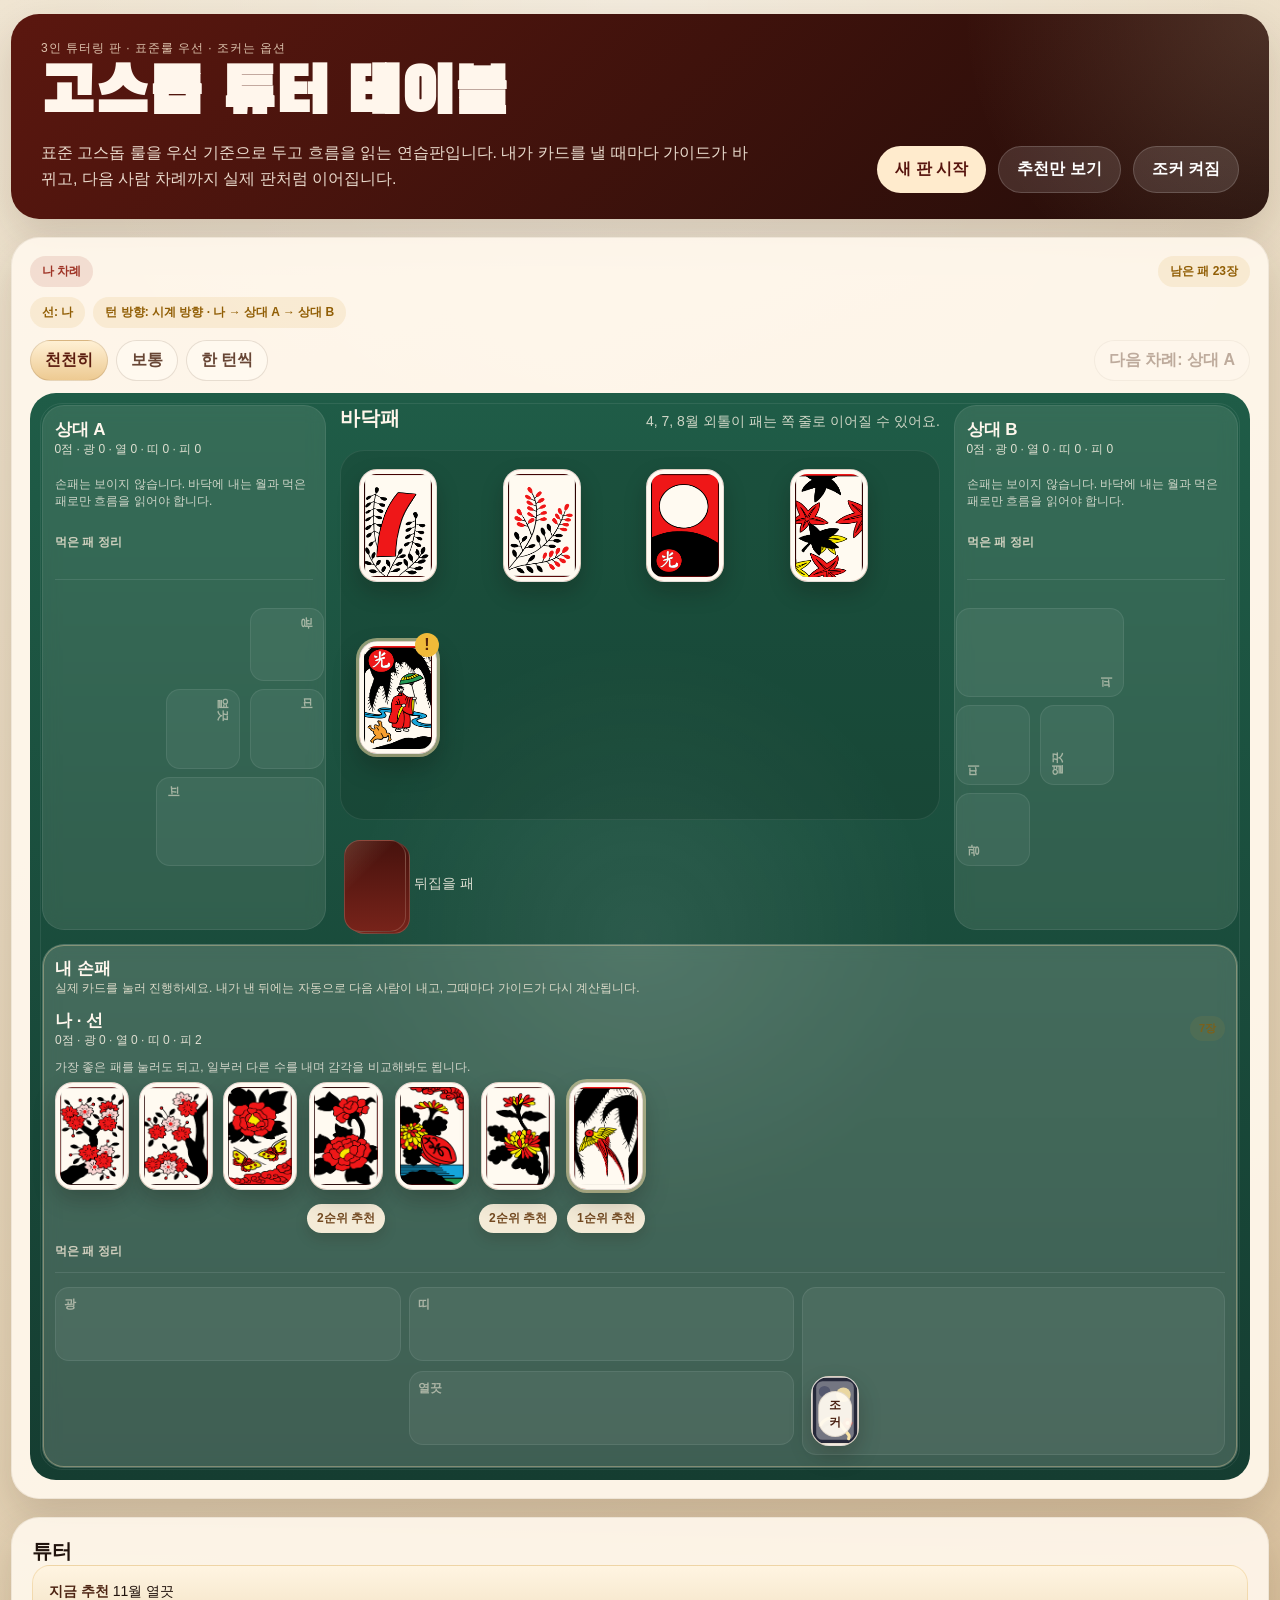
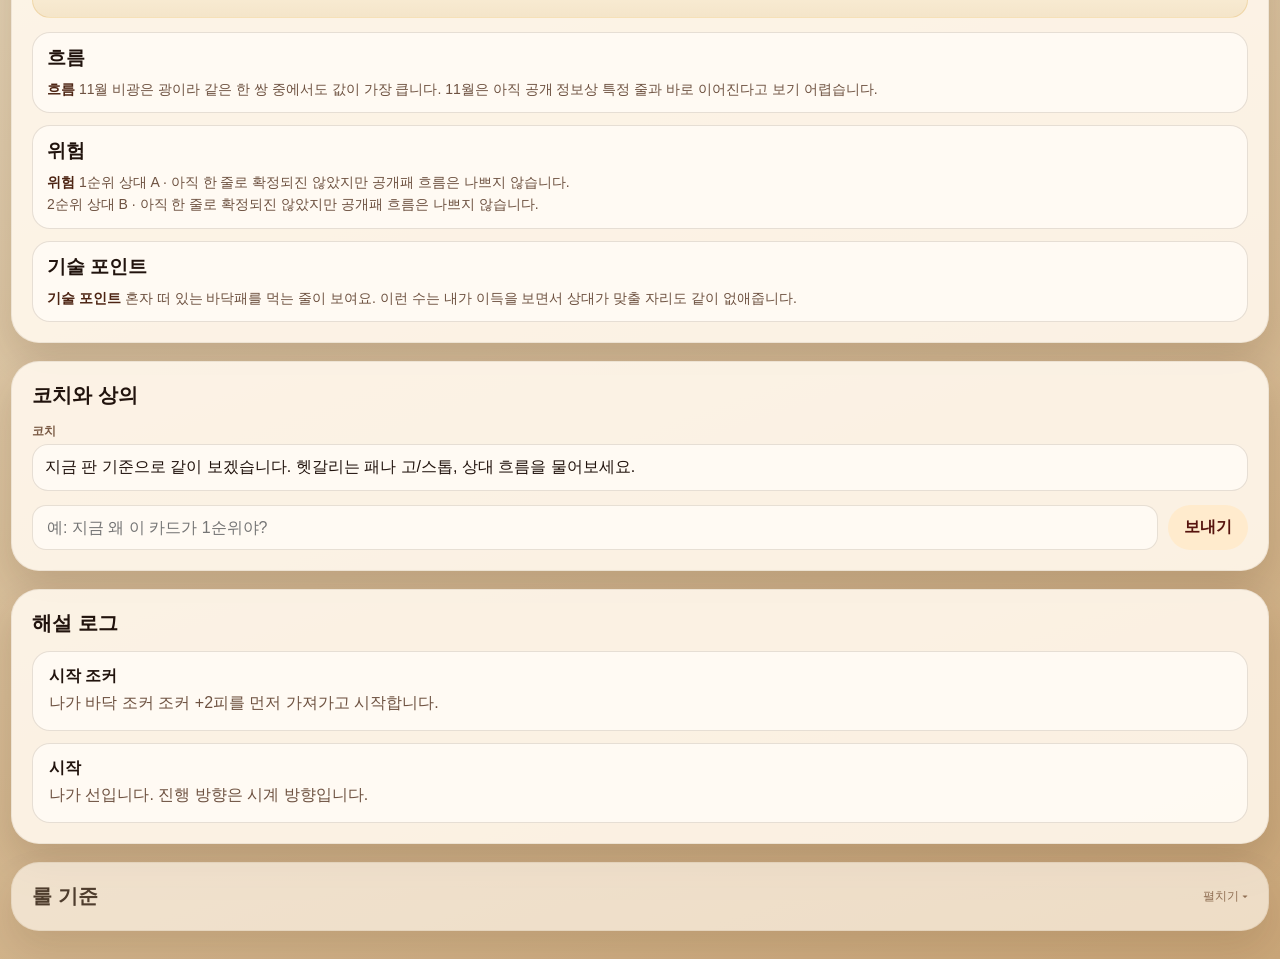
==== sandbox/learning gostop/index.html @ 292fe6cb "고스톱 튜터링 및 테트리스 샌드박스 프로젝트 초기 추가 - sandbox/learning gostop: 화투 기반 고스톱 학습 튜터 앱 추가   (UI, 게임 로직, 룰 문서, 스" ====
<!DOCTYPE html>
<html lang="ko">
<head>
  <meta charset="UTF-8">
  <meta name="viewport" content="width=device-width, initial-scale=1.0">
  <title>고스돕 튜터 테이블 - 쉽게 배우는 고스톱</title>
  <meta name="description" content="고스톱 규칙을 쉽게 배우는 튜터링 사이트. 3인 연습판에서 실제 판처럼 카드를 내며 고스톱을 익혀보세요.">
  <meta name="keywords" content="고스톱, 고스톱 배우기, 고스톱 규칙, 화투, 고스돕 튜터">
  <meta property="og:title" content="고스돕 튜터 테이블 - 쉽게 배우는 고스톱">
  <meta property="og:description" content="고스톱 규칙을 쉽게 배우는 튜터링 사이트. 3인 연습판에서 실제 판처럼 카드를 내며 고스톱을 익혀보세요.">
  <meta property="og:type" content="website">
  <link rel="preconnect" href="https://fonts.googleapis.com">
  <link rel="preconnect" href="https://fonts.gstatic.com" crossorigin>
  <link href="https://fonts.googleapis.com/css2?family=Black+Han+Sans&family=SUIT:wght@400;500;700;800&display=swap" rel="stylesheet">
  <link rel="stylesheet" href="./styles.css">
</head>
<body>
  <div class="app-shell">
    <header class="hero">
      <div>
        <p class="eyebrow">3인 튜터링 판 · 표준룰 우선 · 조커는 옵션</p>
        <h1>고스돕 튜터 테이블</h1>
        <p class="hero-copy">
          표준 고스돕 룰을 우선 기준으로 두고 흐름을 읽는 연습판입니다.
          내가 카드를 낼 때마다 가이드가 바뀌고, 다음 사람 차례까지 실제 판처럼 이어집니다.
        </p>
      </div>
      <div class="hero-actions">
        <button id="new-game-btn" class="primary">새 판 시작</button>
        <button id="advisor-toggle-btn" class="ghost">추천만 보기</button>
        <button id="joker-toggle-btn" class="ghost">조커 켜짐</button>
      </div>
    </header>
    <main class="layout">
      <section class="table-panel">
        <div class="table-topbar">
          <span id="turn-badge" class="badge">내 차례</span>
          <span id="deck-count" class="badge subtle"></span>
        </div>
        <div class="table-meta">
          <span id="dealer-badge" class="badge subtle"></span>
          <span id="direction-badge" class="badge subtle"></span>
        </div>
        <div class="pace-bar">
          <div class="pace-buttons">
            <button id="pace-slow-btn" class="pace-btn active">천천히</button>
            <button id="pace-normal-btn" class="pace-btn">보통</button>
            <button id="pace-step-btn" class="pace-btn">한 턴씩</button>
          </div>
          <button id="next-turn-btn" class="pace-btn next-btn" disabled>다음 턴 보기</button>
        </div>
        <div class="table-board">
          <aside id="left-seat" class="seat side-seat"></aside>
          <section class="field-zone">
            <div class="field-header">
              <h2>바닥패</h2>
              <p id="field-read" class="field-read"></p>
            </div>
            <div id="field-area" class="field-area"></div>
            <div class="stock-wrap">
              <div id="stock-pile" class="stock-pile" aria-hidden="true"></div>
              <p class="stock-label">뒤집을 패</p>
            </div>
          </section>
          <aside id="right-seat" class="seat side-seat"></aside>
          <section id="user-seat" class="seat user-seat"></section>
        </div>
      </section>
      <section class="sidebar">
        <section class="panel tutor-panel">
          <div class="panel-heading">
            <h2>튜터</h2>
          </div>
          <div id="tutor-summary" class="tutor-summary"></div>
          <div id="recommendation-list" class="recommendation-list"></div>
          <div class="insight-grid">
            <article>
              <h3>흐름</h3>
              <p id="flow-insight"></p>
            </article>
            <article>
              <h3>위험</h3>
              <p id="risk-insight"></p>
            </article>
            <article>
              <h3>기술 포인트</h3>
              <p id="skill-insight"></p>
            </article>
          </div>
        </section>
        <section class="panel chat-panel">
          <div class="panel-heading">
            <h2>코치와 상의</h2>
          </div>
          <div id="chat-log" class="chat-log"></div>
          <form id="chat-form" class="chat-form">
            <input id="chat-input" class="chat-input" type="text" placeholder="예: 지금 왜 이 카드가 1순위야?" />
            <button class="primary chat-send" type="submit">보내기</button>
          </form>
        </section>
        <section class="panel log-panel">
          <div class="panel-heading">
            <h2>해설 로그</h2>
          </div>
          <div id="event-log" class="event-log"></div>
        </section>
        <details class="panel rules-panel compact-rules">
          <summary class="panel-heading compact-rules-summary">
            <h2>룰 기준</h2>
          </summary>
          <div id="rules-summary" class="rules-summary"></div>
        </details>
      </section>
    </main>
  </div>
  <script src="./script.js"></script>
</body>
</html>
---- sandbox/learning gostop/styles.css ----
:root {
  --bg: #e9d8ba;
  --ink: #21130d;
  --muted: #6e5241;
  --panel: rgba(255, 248, 237, 0.9);
  --line: rgba(79, 45, 23, 0.14);
  --hero: #5b170f;
  --hero-2: #230d09;
  --gold: #d69b2a;
  --green: #2f6d47;
  --felt: #1f5c47;
  --felt-2: #153d31;
  --shadow: 0 18px 40px rgba(56, 28, 11, 0.16);
}

* {
  box-sizing: border-box;
}

body {
  margin: 0;
  min-height: 100vh;
  font-family: "SUIT", sans-serif;
  color: var(--ink);
  background:
    radial-gradient(circle at top, rgba(255, 255, 255, 0.35), transparent 28%),
    linear-gradient(160deg, #efe4d0 0%, #e2d0b2 52%, #caa678 100%);
}

button {
  font: inherit;
  cursor: pointer;
}

.app-shell {
  width: min(1500px, calc(100vw - 22px));
  margin: 14px auto 28px;
}

.hero {
  display: flex;
  justify-content: space-between;
  gap: 24px;
  align-items: flex-end;
  padding: 26px 30px;
  border-radius: 28px;
  background:
    radial-gradient(circle at top right, rgba(255, 230, 187, 0.16), transparent 24%),
    linear-gradient(135deg, var(--hero), var(--hero-2));
  color: #fff6ec;
  box-shadow: var(--shadow);
}

.eyebrow {
  margin: 0 0 8px;
  color: rgba(255, 239, 214, 0.8);
  font-size: 12px;
  letter-spacing: 0.08em;
  text-transform: uppercase;
}

.hero h1 {
  margin: 0;
  font-family: "Black Han Sans", sans-serif;
  font-size: clamp(38px, 5vw, 64px);
  line-height: 0.95;
}

.hero-copy {
  max-width: 720px;
  margin: 14px 0 0;
  line-height: 1.65;
  color: rgba(255, 245, 230, 0.88);
}

.hero-actions {
  display: flex;
  gap: 12px;
  flex-wrap: wrap;
}

.primary,
.ghost,
.play-card-btn,
.match-choice-btn {
  border: 0;
  border-radius: 999px;
  padding: 12px 18px;
  font-weight: 800;
  transition: transform 160ms ease, opacity 160ms ease;
}

.primary {
  background: #ffebcd;
  color: #57140e;
}

.ghost {
  background: rgba(255, 255, 255, 0.12);
  color: #fff;
  border: 1px solid rgba(255, 255, 255, 0.16);
}

.primary:hover,
.ghost:hover,
.play-card-btn:hover,
.match-choice-btn:hover {
  transform: translateY(-2px);
}

.layout {
  display: grid;
  grid-template-columns: minmax(0, 1.95fr) 320px;
  gap: 18px;
  margin-top: 18px;
}

.table-panel,
.panel {
  background: var(--panel);
  border: 1px solid rgba(85, 49, 25, 0.08);
  border-radius: 28px;
  box-shadow: var(--shadow);
}

.table-panel {
  padding: 18px;
}

.table-topbar,
.panel-heading {
  display: flex;
  align-items: center;
  justify-content: space-between;
  gap: 12px;
}

.pace-bar {
  display: flex;
  align-items: center;
  justify-content: space-between;
  gap: 12px;
  margin-top: 12px;
}

.table-meta {
  display: flex;
  gap: 8px;
  flex-wrap: wrap;
  margin-top: 10px;
}

.pace-buttons {
  display: flex;
  gap: 8px;
  flex-wrap: wrap;
}

.pace-btn {
  border: 1px solid rgba(85, 49, 25, 0.14);
  background: rgba(255, 249, 239, 0.92);
  color: #684635;
  border-radius: 999px;
  padding: 9px 14px;
  font-weight: 800;
}

.pace-btn.active {
  background: linear-gradient(180deg, #fff0d4, #edca92);
  color: #5c1d10;
}

.pace-btn:disabled {
  opacity: 0.42;
  cursor: not-allowed;
}

.panel {
  padding: 20px;
}

.panel-heading h2,
.field-header h2 {
  margin: 0;
  font-size: 20px;
}

.badge {
  display: inline-flex;
  align-items: center;
  padding: 7px 12px;
  border-radius: 999px;
  background: rgba(163, 54, 39, 0.12);
  color: #9f3426;
  font-size: 12px;
  font-weight: 800;
}

.badge.subtle {
  background: rgba(214, 155, 42, 0.12);
  color: #915e05;
}

.table-board {
  position: relative;
  display: grid;
  grid-template-columns: 284px minmax(0, 1fr) 284px;
  grid-template-rows: minmax(450px, 1fr) auto;
  gap: 14px;
  margin-top: 12px;
  padding: 12px;
  border-radius: 26px;
  background:
    radial-gradient(circle at center, rgba(255, 255, 255, 0.08), transparent 36%),
    linear-gradient(180deg, var(--felt), var(--felt-2));
  overflow: visible;
}

.table-board::before {
  content: "";
  position: absolute;
  inset: 10px;
  border-radius: 22px;
  border: 1px solid rgba(255, 255, 255, 0.08);
  pointer-events: none;
}

.seat {
  position: relative;
  z-index: 1;
  border-radius: 22px;
  background: rgba(255, 248, 236, 0.1);
  border: 1px solid rgba(255, 255, 255, 0.08);
  padding: 12px;
  backdrop-filter: blur(8px);
}

.side-seat {
  display: flex;
  flex-direction: column;
  min-height: 0;
  overflow: visible;
  gap: 8px;
}

.user-seat {
  grid-column: 1 / -1;
  background: rgba(255, 248, 236, 0.12);
}

.field-zone {
  position: relative;
  z-index: 1;
  display: flex;
  flex-direction: column;
  gap: 18px;
  min-width: 0;
}

.field-header {
  display: flex;
  align-items: flex-end;
  justify-content: space-between;
  gap: 14px;
  color: #fff6ea;
}

.field-read {
  margin: 0;
  max-width: 300px;
  color: rgba(255, 247, 233, 0.78);
  font-size: 14px;
  line-height: 1.5;
  text-align: right;
}

.field-area {
  display: grid;
  grid-template-columns: repeat(4, minmax(76px, 1fr));
  gap: 12px;
  min-height: 370px;
  padding: 18px;
  border-radius: 24px;
  background: rgba(11, 34, 27, 0.18);
  border: 1px solid rgba(255, 255, 255, 0.08);
}

.stock-wrap {
  display: flex;
  align-items: center;
  gap: 12px;
  color: rgba(255, 248, 236, 0.84);
}

.stock-pile {
  position: relative;
  width: 62px;
  height: 92px;
}

.stock-pile::before,
.stock-pile::after,
.stock-pile span {
  content: "";
  position: absolute;
  inset: 0;
  border-radius: 16px;
  background:
    linear-gradient(135deg, rgba(255, 234, 196, 0.16), transparent 35%),
    linear-gradient(180deg, #47120d, #77231a);
  border: 1px solid rgba(255, 237, 216, 0.18);
}

.stock-pile::before {
  transform: translate(8px, 4px);
}

.stock-pile::after {
  transform: translate(4px, 2px);
}

.stock-label {
  margin: 0;
  font-size: 14px;
}

.seat-header {
  display: flex;
  justify-content: space-between;
  align-items: center;
  gap: 12px;
  margin-bottom: 10px;
  color: #fff7ed;
}

.seat.side-seat .seat-header,
.seat.user-seat .seat-header {
  color: #fff7ed;
}

.seat-name {
  font-size: 17px;
  font-weight: 800;
}

.seat-score {
  font-size: 12px;
  color: rgba(255, 245, 232, 0.84);
}

.seat.active {
  box-shadow: inset 0 0 0 1px rgba(255, 224, 173, 0.35);
  background: rgba(255, 249, 237, 0.18);
}

.seat-comment {
  margin: 0 0 6px;
  color: rgba(255, 247, 237, 0.76);
  font-size: 12px;
  line-height: 1.45;
}

.opponent-hand,
.captured-strip,
.user-hand {
  display: flex;
  flex-wrap: wrap;
  gap: 10px;
}

.opponent-hand {
  display: block;
}

.hidden-hand-summary {
  display: grid;
  gap: 6px;
  padding: 8px 10px;
  border-radius: 16px;
  background: rgba(255, 255, 255, 0.08);
  border: 1px solid rgba(255, 255, 255, 0.08);
}

.hidden-hand-count {
  color: rgba(255, 245, 232, 0.72);
  font-size: 11px;
  font-weight: 700;
}

.hidden-hand-chips {
  display: flex;
  flex-wrap: wrap;
  gap: 5px;
}

.hand-count-chip {
  width: 8px;
  height: 8px;
  border-radius: 50%;
  background: rgba(255, 235, 199, 0.9);
  box-shadow: 0 0 0 2px rgba(72, 39, 20, 0.18);
}

.left-seat .opponent-hand .card-shell:nth-child(odd) {
  transform: rotate(90deg);
}

.left-seat .opponent-hand .card-shell:nth-child(even) {
  transform: rotate(90deg);
}

.right-seat .opponent-hand .card-shell:nth-child(odd) {
  transform: rotate(-90deg);
}

.right-seat .opponent-hand .card-shell:nth-child(even) {
  transform: rotate(-90deg);
}

.left-seat .opponent-hand,
.right-seat .opponent-hand {
  gap: 16px;
  padding: 12px 0;
}

.captured-strip {
  margin-top: 12px;
  padding-top: 12px;
  border-top: 1px solid rgba(255, 255, 255, 0.1);
}

.captured-strip.organized {
  padding-top: 14px;
  overflow: visible;
}

.captured-layout {
  display: grid;
  grid-template-columns: minmax(0, 0.9fr) minmax(0, 1fr) minmax(0, 1.1fr);
  gap: 8px;
  align-items: start;
  width: 100%;
}

.captured-bright,
.captured-ribbon,
.captured-animal,
.captured-junk {
  min-height: 74px;
  padding: 8px;
  border-radius: 14px;
  background: rgba(255, 255, 255, 0.06);
  border: 1px solid rgba(255, 255, 255, 0.08);
  min-width: 0;
  overflow: visible;
}

.captured-middle {
  display: grid;
  gap: 10px;
}

.captured-bright,
.captured-ribbon,
.captured-animal,
.captured-junk-row {
  display: flex;
  flex-wrap: nowrap;
  gap: 0;
  align-items: flex-start;
}

.captured-junk {
  display: flex;
  flex-direction: column-reverse;
  gap: 8px;
  justify-content: flex-start;
  min-height: 168px;
}

.captured-junk-row .card-shell.small,
.captured-bright .card-shell.small,
.captured-ribbon .card-shell.small,
.captured-animal .card-shell.small {
  width: 48px;
}

.captured-bright .card-shell.small + .card-shell.small,
.captured-ribbon .card-shell.small + .card-shell.small,
.captured-animal .card-shell.small + .card-shell.small,
.captured-junk-row .card-shell.small + .card-shell.small {
  margin-left: -31px;
}

.captured-bright .card-shell.small,
.captured-ribbon .card-shell.small,
.captured-animal .card-shell.small,
.captured-junk-row .card-shell.small {
  flex: 0 0 auto;
}

.captured-empty {
  color: rgba(255, 244, 226, 0.54);
  font-size: 12px;
  font-weight: 700;
}

.captured-strip .card-shell {
  margin-right: 0;
}

.seat-group-label {
  margin: 10px 0 8px;
  color: rgba(255, 241, 223, 0.76);
  font-size: 12px;
  font-weight: 700;
}

.user-meta {
  display: flex;
  justify-content: space-between;
  gap: 12px;
  align-items: flex-end;
  margin-bottom: 12px;
  color: #fff7ed;
}

.user-help {
  margin: 0;
  color: rgba(255, 244, 226, 0.8);
  font-size: 14px;
}

.user-hand {
  align-items: flex-start;
}

.hand-card {
  display: flex;
  flex-direction: column;
  align-items: center;
  gap: 8px;
}

.play-card-btn {
  min-width: 90px;
  padding: 8px 12px;
  background: linear-gradient(180deg, #fff1da, #ecc894);
  color: #5d1c12;
  box-shadow: 0 8px 20px rgba(44, 20, 8, 0.18);
}

.play-card-btn.secondary {
  background: linear-gradient(180deg, #f7efe3, #d8c7b0);
  color: #614a38;
}

.play-card-btn:disabled {
  opacity: 0.46;
  transform: none;
  cursor: not-allowed;
}

.card-shell {
  position: relative;
  width: 78px;
  flex: 0 0 auto;
}

.card-shell.small {
  width: 64px;
}

.card-visual {
  position: relative;
  border-radius: 18px;
  overflow: hidden;
  box-shadow: 0 10px 22px rgba(19, 10, 5, 0.22);
  aspect-ratio: 88 / 128;
  background: linear-gradient(180deg, #fffdfa, #f3ebdf);
  border: 1px solid rgba(88, 57, 33, 0.16);
}

.card-visual svg {
  display: block;
  width: 100%;
  height: auto;
}

.card-sprite,
.card-back {
  width: 100%;
  height: 100%;
  background-repeat: no-repeat;
  background-color: #fffaf1;
}

.card-sprite {
  background-origin: border-box;
  image-rendering: auto;
  border-radius: 16px;
  box-shadow: inset 0 0 0 4px #fffaf1;
}

.card-back {
  position: absolute;
  inset: 0;
  border: 5px solid #2f3347;
  border-radius: 18px;
  background:
    radial-gradient(circle at 72% 22%, #f3d98f 0 12%, transparent 13%),
    linear-gradient(180deg, #505671, #32374b);
}

.back-dot,
.back-moon,
.back-stem,
.back-flower {
  position: absolute;
}

.back-dot {
  width: 22%;
  height: 15%;
  left: 10%;
  top: 10%;
  border-radius: 50%;
  background: rgba(82, 90, 131, 0.92);
}

.back-moon {
  width: 28%;
  height: 20%;
  right: 11%;
  top: 12%;
  border-radius: 50%;
  background: #f3dd9a;
}

.back-stem {
  width: 52%;
  height: 8%;
  left: 18%;
  bottom: 26%;
  border-radius: 999px;
  background: #f1d78f;
  transform: rotate(-36deg);
}

.back-stem::after {
  content: "";
  position: absolute;
  inset: 0;
  border-radius: inherit;
  transform: translate(4px, 8px) rotate(18deg);
  background: #f1d78f;
}

.back-flower {
  width: 18%;
  height: 18%;
  right: 10%;
  bottom: 20%;
  border-radius: 50%;
  background: #db5a48;
}

.back-flower::before {
  content: "";
  position: absolute;
  inset: 28%;
  border-radius: 50%;
  background: #ffe9bb;
}

.card-shell.playable {
  transition: transform 160ms ease;
}

.card-shell.playable:hover {
  transform: translateY(-8px);
}

.card-shell.recommended .card-visual {
  box-shadow: 0 0 0 3px rgba(255, 232, 173, 0.52), 0 12px 26px rgba(15, 8, 4, 0.26);
}

.card-shell[data-tooltip]::before {
  content: attr(data-tooltip);
  position: absolute;
  left: 50%;
  bottom: calc(100% + 10px);
  transform: translateX(-50%);
  min-width: max-content;
  max-width: 220px;
  padding: 8px 10px;
  border-radius: 12px;
  background: rgba(26, 17, 11, 0.92);
  color: #fff2dd;
  font-size: 12px;
  line-height: 1.45;
  opacity: 0;
  pointer-events: none;
  transition: opacity 140ms ease;
  z-index: 20;
  text-align: center;
}

.card-shell[data-tooltip]:hover::before {
  opacity: 1;
}

.card-shell.hidden {
  width: 56px;
}

.card-shell.hidden .card-visual {
  box-shadow: 0 8px 18px rgba(8, 7, 10, 0.26);
}

.card-label-overlay {
  position: absolute;
  left: 50%;
  bottom: 8px;
  transform: translateX(-50%);
  padding: 5px 10px;
  border-radius: 999px;
  background: rgba(255, 250, 240, 0.94);
  color: #482012;
  font-size: 12px;
  font-weight: 900;
  letter-spacing: -0.02em;
  border: 1px solid rgba(88, 57, 33, 0.14);
}

.field-area .card-shell.recommended::after {
  content: "!";
  position: absolute;
  top: -8px;
  right: -2px;
  width: 24px;
  height: 24px;
  border-radius: 50%;
  background: #f0ba39;
  color: #54230b;
  font-weight: 900;
  display: grid;
  place-items: center;
}

.sidebar {
  display: grid;
  gap: 18px;
}

.tutor-summary {
  padding: 14px 16px;
  border-radius: 18px;
  background: linear-gradient(180deg, rgba(255, 244, 224, 0.96), rgba(244, 228, 199, 0.96));
  border: 1px solid rgba(214, 155, 42, 0.22);
  line-height: 1.65;
}

.recommendation-list,
.insight-grid,
.event-log {
  display: grid;
  gap: 12px;
  margin-top: 14px;
}

.recommendation-card,
.insight-grid article,
.log-entry {
  border-radius: 18px;
  padding: 14px 16px;
  border: 1px solid var(--line);
  background: rgba(255, 251, 244, 0.94);
}

.recommendation-card.top {
  background: linear-gradient(180deg, rgba(237, 249, 241, 0.96), rgba(248, 255, 250, 0.96));
  border-color: rgba(47, 109, 71, 0.24);
}

.recommendation-card h3,
.insight-grid h3 {
  margin: 0 0 8px;
}

.recommendation-card p,
.insight-grid p,
.log-entry div {
  margin: 0;
  color: var(--muted);
  line-height: 1.55;
}

.log-entry strong {
  display: block;
  margin-bottom: 4px;
}

.event-log {
  max-height: 380px;
  overflow: auto;
}

.match-modal {
  position: fixed;
  inset: 0;
  background: rgba(24, 13, 8, 0.56);
  display: flex;
  align-items: center;
  justify-content: center;
  padding: 20px;
  z-index: 9999;
  isolation: isolate;
}

.match-dialog {
  width: min(760px, 100%);
  max-height: min(88vh, 760px);
  overflow: auto;
  border-radius: 28px;
  background: #fff8ed;
  padding: 22px;
  box-shadow: 0 24px 60px rgba(0, 0, 0, 0.24);
  position: relative;
  z-index: 1;
}

.match-dialog h2 {
  margin: 0 0 10px;
}

.match-dialog p {
  margin: 0;
  line-height: 1.6;
}

.choice-row {
  display: grid;
  grid-template-columns: repeat(auto-fit, minmax(150px, 1fr));
  gap: 12px;
  margin-top: 16px;
}

.match-choice-btn {
  display: flex;
  flex-direction: column;
  align-items: center;
  gap: 10px;
  min-height: 190px;
  padding: 14px 12px;
  background: linear-gradient(180deg, #fff0d2, #ebc98e);
  color: #5c1d10;
  text-align: center;
  line-height: 1.35;
  position: relative;
  z-index: 1;
}

.match-choice-btn .card-shell.small {
  width: 76px;
}

.match-choice-btn .card-shell.small + .card-shell.small {
  margin-left: 0;
}

@media (max-width: 1280px) {
  .layout {
    grid-template-columns: 1fr;
  }
}

@media (max-width: 1040px) {
  .table-board {
    grid-template-columns: 1fr;
    grid-template-rows: auto auto auto auto;
  }

  .user-seat {
    grid-column: auto;
  }

  .field-area {
    grid-template-columns: repeat(3, minmax(84px, 1fr));
  }

  .side-seat {
    min-height: auto;
  }

  .captured-layout {
    grid-template-columns: 1fr;
  }
}

@media (max-width: 720px) {
  .app-shell {
    width: min(100vw - 14px, 100%);
    margin: 8px auto 20px;
  }

  .hero {
    flex-direction: column;
    align-items: flex-start;
    padding: 22px;
  }

  .table-panel,
  .panel {
    border-radius: 24px;
  }

  .table-board {
    padding: 12px;
  }

  .field-area {
    grid-template-columns: repeat(2, minmax(84px, 1fr));
  }

  .card-shell {
    width: 78px;
  }

  .card-shell.small {
    width: 66px;
  }
}


.rules-summary {
  display: grid;
  gap: 14px;
}

.rules-block {
  display: grid;
  gap: 8px;
  padding: 14px 16px;
  border-radius: 18px;
  border: 1px solid var(--line);
  background: rgba(255, 251, 244, 0.94);
}

.rules-block h3 {
  margin: 0;
  font-size: 15px;
}

.rules-tags {
  display: flex;
  flex-wrap: wrap;
  gap: 8px;
}

.rules-tag {
  display: inline-flex;
  align-items: center;
  padding: 6px 10px;
  border-radius: 999px;
  font-size: 12px;
  font-weight: 800;
}

.rules-tag.basic {
  background: rgba(47, 109, 71, 0.12);
  color: #245239;
}

.rules-tag.option-off {
  background: rgba(117, 96, 70, 0.12);
  color: #6a5340;
}

.rules-tag.option-on {
  background: rgba(214, 155, 42, 0.14);
  color: #805400;
}

.rules-note {
  margin: 0;
  color: var(--muted);
  line-height: 1.55;
  font-size: 12px;
}


.choice-helper {
  display: block;
  margin-top: 6px;
  color: rgba(88, 51, 24, 0.82);
  font-size: 12px;
  line-height: 1.45;
  font-weight: 600;
}

.choice-badge {
  display: inline-flex;
  align-items: center;
  justify-content: center;
  margin-top: 8px;
  padding: 5px 10px;
  border-radius: 999px;
  background: rgba(214, 155, 42, 0.16);
  color: #8a5200;
  font-size: 12px;
  font-weight: 900;
}

.recommended-choice {
  box-shadow: 0 0 0 2px rgba(214, 155, 42, 0.34);
}

.left-seat .hidden-hand-summary {
  transform: rotate(90deg);
  transform-origin: center;
  margin: 22px 0 34px;
}

.right-seat .hidden-hand-summary {
  transform: rotate(-90deg);
  transform-origin: center;
  margin: 22px 0 34px;
}

.left-seat .captured-strip .card-shell.small {
  transform: rotate(90deg);
  transform-origin: center;
}

.right-seat .captured-strip .card-shell.small {
  transform: rotate(-90deg);
  transform-origin: center;
}

.left-seat .captured-bright,
.left-seat .captured-ribbon,
.left-seat .captured-animal,
.left-seat .captured-junk,
.right-seat .captured-bright,
.right-seat .captured-ribbon,
.right-seat .captured-animal,
.right-seat .captured-junk {
  min-height: 92px;
}

.field-zone {
  z-index: 2;
}


.shake-btn {
  margin-top: 2px;
}

.shake-hint {
  max-width: 108px;
  font-size: 12px;
  line-height: 1.4;
  color: rgba(255, 244, 226, 0.82);
  text-align: center;
}


.hand-card-select {
  padding: 0;
  border: 0;
  background: transparent;
}

.hand-card-select:disabled {
  cursor: not-allowed;
}

.hand-card-select .card-shell {
  pointer-events: none;
}

.hand-rank {
  margin-top: 6px;
  padding: 6px 10px;
  border-radius: 999px;
  background: rgba(255, 244, 224, 0.94);
  color: #734920;
  font-size: 12px;
  font-weight: 800;
  box-shadow: 0 6px 14px rgba(32, 16, 8, 0.14);
}


.go-stop-grid {
  display: grid;
  grid-template-columns: repeat(2, minmax(0, 1fr));
  gap: 14px;
  margin-top: 14px;
}

.go-stop-option {
  display: grid;
  gap: 8px;
  padding: 12px;
  border-radius: 18px;
  background: rgba(255, 250, 242, 0.94);
  border: 1px solid rgba(88, 57, 33, 0.12);
}

.go-stop-option h3 {
  margin: 0;
  font-size: 16px;
  color: #5f2a12;
}


.opponent-captured-strip {
  overflow: visible;
  min-height: 290px;
  display: flex;
  align-items: center;
  justify-content: center;
}

.public-zone {
  width: 100%;
}

.public-zone.left-public,
.public-zone.right-public {
  width: 360px;
  min-height: 280px;
  transform-origin: center;
}

.public-zone.left-public {
  transform: rotate(90deg);
}

.public-zone.right-public {
  transform: rotate(-90deg);
}

.left-seat .opponent-captured-strip .captured-layout,
.right-seat .opponent-captured-strip .captured-layout {
  min-width: 400px;
  grid-template-columns: minmax(0, 0.68fr) minmax(0, 1.15fr) minmax(0, 1.55fr);
}

.left-seat .opponent-captured-strip .captured-bright,
.left-seat .opponent-captured-strip .captured-ribbon,
.left-seat .opponent-captured-strip .captured-animal,
.left-seat .opponent-captured-strip .captured-junk,
.right-seat .opponent-captured-strip .captured-bright,
.right-seat .opponent-captured-strip .captured-ribbon,
.right-seat .opponent-captured-strip .captured-animal,
.right-seat .opponent-captured-strip .captured-junk {
  min-height: 88px;
}

.left-seat .opponent-captured-strip .captured-bright {
  transform: translateY(-44px);
}

.right-seat .opponent-captured-strip .captured-bright {
  transform: translateY(44px);
}

.left-seat .opponent-captured-strip .captured-ribbon,
.left-seat .opponent-captured-strip .captured-animal,
.right-seat .opponent-captured-strip .captured-ribbon,
.right-seat .opponent-captured-strip .captured-animal {
  min-width: 124px;
}

.left-seat .opponent-captured-strip .captured-junk,
.right-seat .opponent-captured-strip .captured-junk {
  min-width: 170px;
  min-height: 170px;
}


.recommendation-card.compact {
  border-style: dashed;
  background: rgba(255, 251, 244, 0.9);
}

.hand-rank {
  cursor: help;
}


.hand-count-badge {
  opacity: 0.72;
  font-size: 11px;
  padding: 5px 9px;
}


.match-close-btn {
  position: absolute;
  top: 14px;
  right: 14px;
  width: 38px;
  height: 38px;
  border: 0;
  border-radius: 999px;
  background: rgba(92, 29, 16, 0.08);
  color: #5c1d10;
  font-size: 22px;
  font-weight: 800;
  line-height: 1;
}

.match-close-btn:hover {
  background: rgba(92, 29, 16, 0.16);
}


.opponent-hand,
.hidden-hand-summary,
.opponent-captured-strip,
.public-zone.left-public,
.public-zone.right-public,
.side-seat,
.side-seat * {
  pointer-events: none;
}

.user-seat {
  position: relative;
  z-index: 10;
}

.user-seat *,
.hero-actions button,
.pace-bar button,
.hand-card-select,
.play-card-btn,
.match-choice-btn,
.match-close-btn {
  pointer-events: auto;
}

.field-zone {
  position: relative;
  z-index: 1;
}

.table-panel,
.sidebar {
  position: relative;
  z-index: 5;
}


.hand-card-select.is-locked,
.play-card-btn.is-locked {
  opacity: 0.5;
}


.match-modal:empty {
  display: none;
}

.opponent-hand.is-hidden {
  display: none;
}

.opponent-captured-strip {
  display: flex;
  align-items: center;
  justify-content: center;
  min-height: 300px;
  overflow: visible;
}

.side-seat .captured-bright,
.side-seat .captured-ribbon,
.side-seat .captured-animal,
.side-seat .captured-junk {
  overflow: visible;
}

.side-seat .card-shell.small {
  width: 48px;
}

.user-seat {
  padding: 12px;
}

.user-seat .card-shell {
  width: 74px;
}

.user-seat .play-card-btn {
  min-width: 74px;
  padding: 7px 10px;
}

.user-seat .seat-comment,
.user-seat .user-help {
  font-size: 12px;
}

@keyframes fieldDropFromBottom {
  0% { transform: translateY(46px) scale(0.92); opacity: 0.2; }
  70% { transform: translateY(-4px) scale(1.02); opacity: 1; }
  100% { transform: translateY(0) scale(1); opacity: 1; }
}

@keyframes fieldDropFromLeft {
  0% { transform: translateX(-42px) scale(0.92); opacity: 0.2; }
  70% { transform: translateX(4px) scale(1.02); opacity: 1; }
  100% { transform: translateX(0) scale(1); opacity: 1; }
}

@keyframes fieldDropFromRight {
  0% { transform: translateX(42px) scale(0.92); opacity: 0.2; }
  70% { transform: translateX(-4px) scale(1.02); opacity: 1; }
  100% { transform: translateX(0) scale(1); opacity: 1; }
}

@keyframes capturePop {
  0% { transform: translateY(10px) scale(0.88); opacity: 0.35; filter: brightness(1.18); }
  60% { transform: translateY(-4px) scale(1.08); opacity: 1; filter: brightness(1.1); }
  100% { transform: translateY(0) scale(1); opacity: 1; filter: none; }
}

@keyframes captureStackFromBottom {
  0% { transform: translate(18px, 18px) rotate(2deg) scale(0.9); opacity: 0.3; }
  55% { transform: translate(-4px, -10px) rotate(-1deg) scale(1.04); opacity: 1; }
  100% { transform: translate(0, -8px) rotate(0deg) scale(1); opacity: 1; }
}

@keyframes captureStackFromLeft {
  0% { transform: translate(-20px, 8px) rotate(-2deg) scale(0.9); opacity: 0.3; }
  55% { transform: translate(4px, -10px) rotate(1deg) scale(1.04); opacity: 1; }
  100% { transform: translate(0, -8px) rotate(0deg) scale(1); opacity: 1; }
}

@keyframes captureStackFromRight {
  0% { transform: translate(20px, 8px) rotate(2deg) scale(0.9); opacity: 0.3; }
  55% { transform: translate(-4px, -10px) rotate(-1deg) scale(1.04); opacity: 1; }
  100% { transform: translate(0, -8px) rotate(0deg) scale(1); opacity: 1; }
}

@keyframes stockPulse {
  0% { transform: translateY(0) scale(1); box-shadow: 0 0 0 rgba(255, 225, 170, 0); }
  50% { transform: translateY(-3px) scale(1.03); box-shadow: 0 0 0 10px rgba(255, 225, 170, 0.08); }
  100% { transform: translateY(0) scale(1); box-shadow: 0 0 0 rgba(255, 225, 170, 0); }
}

.card-shell.motion-field-drop {
  transform-origin: center;
}

.card-shell.motion-field-drop.motion-seat-0 {
  animation: fieldDropFromBottom 420ms cubic-bezier(0.22, 1, 0.36, 1);
}

.card-shell.motion-field-drop.motion-seat-1 {
  animation: fieldDropFromLeft 420ms cubic-bezier(0.22, 1, 0.36, 1);
}

.card-shell.motion-field-drop.motion-seat-2 {
  animation: fieldDropFromRight 420ms cubic-bezier(0.22, 1, 0.36, 1);
}

.card-shell.motion-capture-pop {
  animation: capturePop 460ms cubic-bezier(0.22, 1, 0.36, 1);
}

.stock-pile.is-drawing {
  animation: stockPulse 420ms ease-out;
}


.insight-grid p,
.tutor-summary {
  font-size: 14px;
}

.insight-grid article {
  padding: 12px 14px;
}

.insight-grid strong,
.tutor-summary strong {
  color: #4d2413;
}

.sidebar {
  align-content: start;
}

.log-panel {
  order: 2;
}

.compact-rules {
  order: 3;
  opacity: 0.74;
}

.compact-rules[open] {
  opacity: 1;
}

.compact-rules-summary {
  cursor: pointer;
  list-style: none;
}

.compact-rules-summary::-webkit-details-marker {
  display: none;
}

.compact-rules .rules-summary {
  margin-top: 12px;
}

.compact-rules:not([open]) .rules-summary {
  display: none;
}


.motion-capture-pop {
  position: relative;
}

.motion-capture-pop + .motion-capture-pop {
  margin-left: -30px !important;
  top: -8px;
  z-index: 2;
}

.motion-capture-pop.motion-seat-0 + .motion-capture-pop.motion-seat-0 {
  animation: captureStackFromBottom 520ms cubic-bezier(0.22, 1, 0.36, 1);
}

.motion-capture-pop.motion-seat-1 + .motion-capture-pop.motion-seat-1 {
  animation: captureStackFromLeft 520ms cubic-bezier(0.22, 1, 0.36, 1);
}

.motion-capture-pop.motion-seat-2 + .motion-capture-pop.motion-seat-2 {
  animation: captureStackFromRight 520ms cubic-bezier(0.22, 1, 0.36, 1);
}


.scoreboard-lines {
  display: grid;
  gap: 8px;
  margin-top: 8px;
}

.score-line {
  line-height: 1.5;
}

.score-line span {
  color: var(--muted);
  font-size: 12px;
}

.chat-panel {
  order: 2;
}

.chat-log {
  display: grid;
  gap: 10px;
  max-height: 280px;
  overflow: auto;
  margin-top: 14px;
}

.chat-message {
  display: grid;
  gap: 4px;
}

.chat-message.user {
  justify-items: end;
}

.chat-role {
  font-size: 12px;
  font-weight: 800;
  color: #7a5a45;
}

.chat-bubble {
  max-width: 100%;
  padding: 10px 12px;
  border-radius: 16px;
  background: rgba(255, 251, 244, 0.94);
  border: 1px solid var(--line);
  line-height: 1.55;
}

.chat-message.user .chat-bubble {
  background: linear-gradient(180deg, #fff0d4, #f0d6aa);
  color: #5c1d10;
}

.chat-form {
  display: grid;
  grid-template-columns: minmax(0, 1fr) auto;
  gap: 10px;
  margin-top: 14px;
}

.chat-input {
  width: 100%;
  border-radius: 14px;
  border: 1px solid rgba(85, 49, 25, 0.14);
  padding: 12px 14px;
  font: inherit;
  background: rgba(255, 251, 244, 0.94);
}

.chat-send {
  padding-inline: 16px;
}

.log-panel {
  order: 3;
}

.compact-rules {
  order: 4;
}

.compact-rules-summary {
  position: relative;
  padding-right: 56px;
}

.compact-rules-summary::after {
  content: "펼치기 ▾";
  position: absolute;
  right: 0;
  top: 50%;
  transform: translateY(-50%);
  font-size: 12px;
  color: #7a5a45;
}

.compact-rules[open] .compact-rules-summary::after {
  content: "접기 ▴";
}
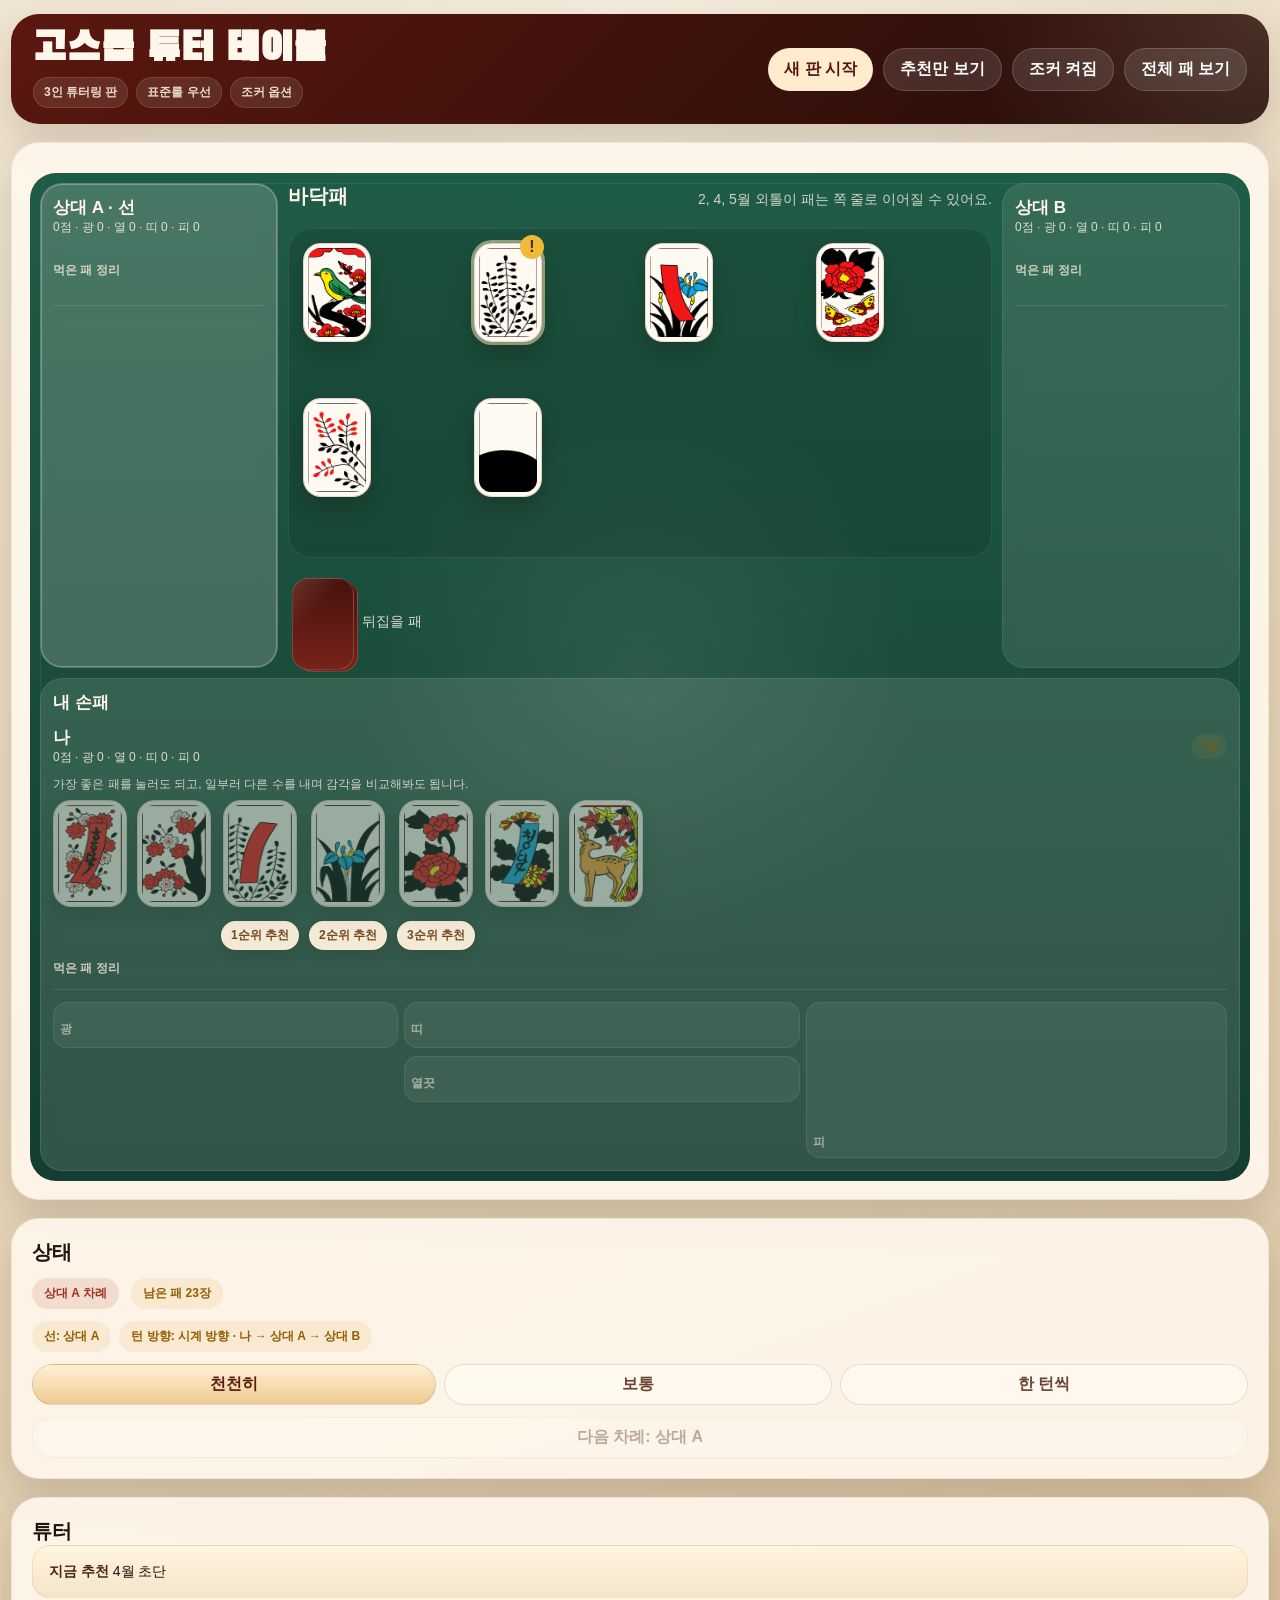
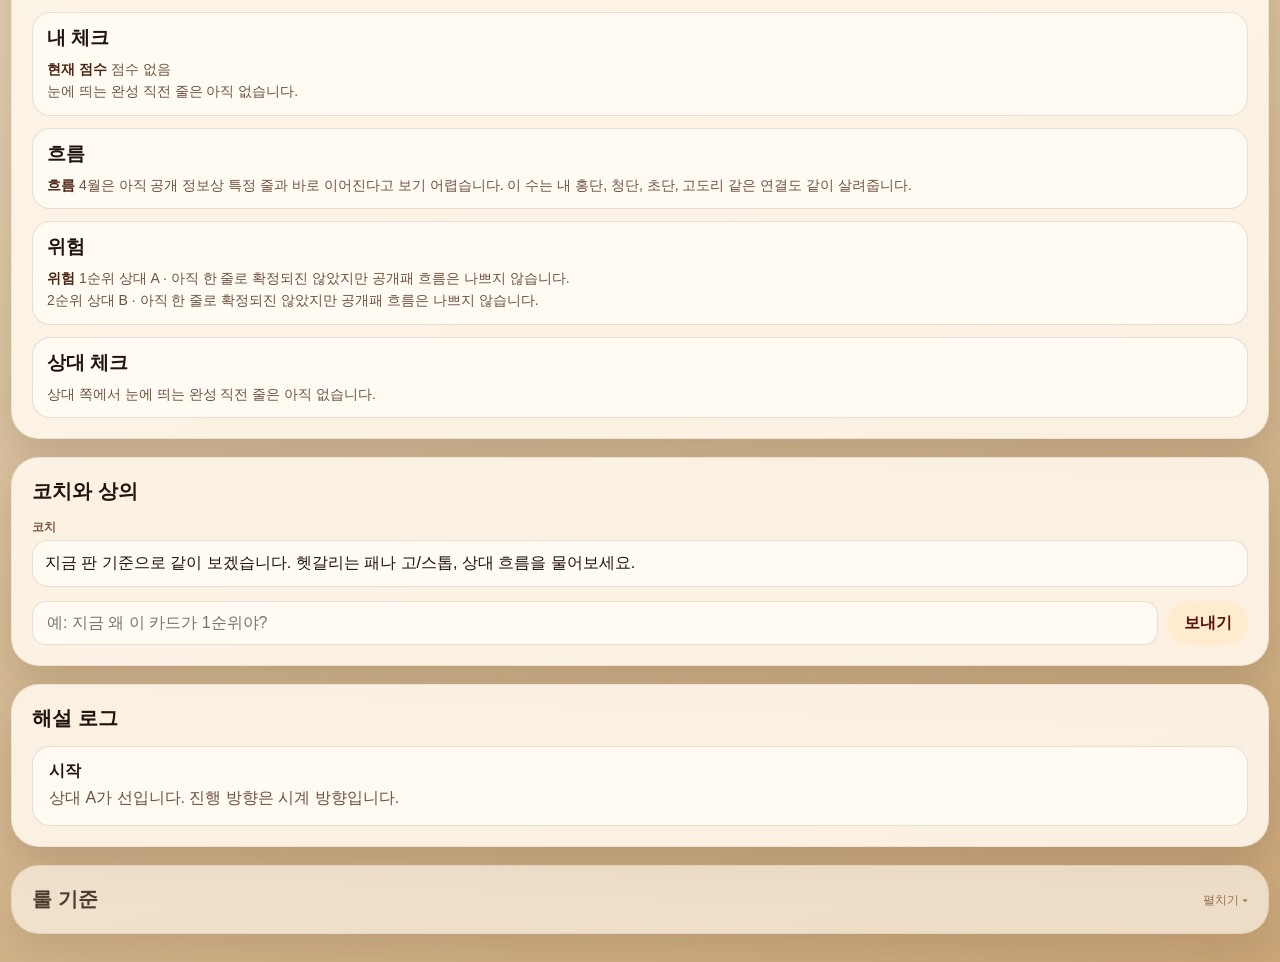
==== commit 0c743a5b: "Backup local gostop changes before merge" ====
--- a/sandbox/learning gostop/index.html
+++ b/sandbox/learning gostop/index.html
@@ -9,6 +9,14 @@
   <meta property="og:title" content="고스돕 튜터 테이블 - 쉽게 배우는 고스톱">
   <meta property="og:description" content="고스톱 규칙을 쉽게 배우는 튜터링 사이트. 3인 연습판에서 실제 판처럼 카드를 내며 고스톱을 익혀보세요.">
   <meta property="og:type" content="website">
+  <!-- Google tag (gtag.js) -->
+  <script async src="https://www.googletagmanager.com/gtag/js?id=G-79SXP5F4W4"></script>
+  <script>
+    window.dataLayer = window.dataLayer || [];
+    function gtag(){dataLayer.push(arguments);}
+    gtag('js', new Date());
+    gtag('config', 'G-79SXP5F4W4');
+  </script>
   <link rel="preconnect" href="https://fonts.googleapis.com">
   <link rel="preconnect" href="https://fonts.gstatic.com" crossorigin>
   <link href="https://fonts.googleapis.com/css2?family=Black+Han+Sans&family=SUIT:wght@400;500;700;800&display=swap" rel="stylesheet">
@@ -16,39 +24,24 @@
 </head>
 <body>
   <div class="app-shell">
-    <header class="hero">
-      <div>
-        <p class="eyebrow">3인 튜터링 판 · 표준룰 우선 · 조커는 옵션</p>
+    <header class="hero compact-hero">
+      <div class="hero-brand">
         <h1>고스돕 튜터 테이블</h1>
-        <p class="hero-copy">
-          표준 고스돕 룰을 우선 기준으로 두고 흐름을 읽는 연습판입니다.
-          내가 카드를 낼 때마다 가이드가 바뀌고, 다음 사람 차례까지 실제 판처럼 이어집니다.
-        </p>
+        <div class="hero-meta-line" aria-label="게임 기준">
+          <span class="hero-chip">3인 튜터링 판</span>
+          <span class="hero-chip">표준룰 우선</span>
+          <span class="hero-chip">조커 옵션</span>
+        </div>
       </div>
       <div class="hero-actions">
         <button id="new-game-btn" class="primary">새 판 시작</button>
         <button id="advisor-toggle-btn" class="ghost">추천만 보기</button>
         <button id="joker-toggle-btn" class="ghost">조커 켜짐</button>
+        <button id="reference-open-btn" class="ghost">전체 패 보기</button>
       </div>
     </header>
     <main class="layout">
       <section class="table-panel">
-        <div class="table-topbar">
-          <span id="turn-badge" class="badge">내 차례</span>
-          <span id="deck-count" class="badge subtle"></span>
-        </div>
-        <div class="table-meta">
-          <span id="dealer-badge" class="badge subtle"></span>
-          <span id="direction-badge" class="badge subtle"></span>
-        </div>
-        <div class="pace-bar">
-          <div class="pace-buttons">
-            <button id="pace-slow-btn" class="pace-btn active">천천히</button>
-            <button id="pace-normal-btn" class="pace-btn">보통</button>
-            <button id="pace-step-btn" class="pace-btn">한 턴씩</button>
-          </div>
-          <button id="next-turn-btn" class="pace-btn next-btn" disabled>다음 턴 보기</button>
-        </div>
         <div class="table-board">
           <aside id="left-seat" class="seat side-seat"></aside>
           <section class="field-zone">
@@ -67,28 +60,60 @@
         </div>
       </section>
       <section class="sidebar">
-        <section class="panel tutor-panel">
+        <section class="panel status-panel">
+          <div class="panel-heading">
+            <h2>상태</h2>
+          </div>
+          <div class="table-topbar sidebar-topbar">
+            <span id="turn-badge" class="badge">내 차례</span>
+            <span id="deck-count" class="badge subtle"></span>
+          </div>
+          <div class="table-meta sidebar-meta">
+            <span id="dealer-badge" class="badge subtle"></span>
+            <span id="direction-badge" class="badge subtle"></span>
+          </div>
+          <div class="pace-bar sidebar-pace-bar">
+            <div class="pace-buttons sidebar-pace-buttons">
+              <button id="pace-slow-btn" class="pace-btn active">천천히</button>
+              <button id="pace-normal-btn" class="pace-btn">보통</button>
+              <button id="pace-step-btn" class="pace-btn">한 턴씩</button>
+            </div>
+            <button id="next-turn-btn" class="pace-btn next-btn" disabled>다음 턴 보기</button>
+          </div>
+        </section>
+        <nav class="sidebar-tabs" aria-label="모바일 사이드바 탭">
+          <button type="button" class="sidebar-tab active" data-sidebar-tab="tutor">튜터</button>
+          <button type="button" class="sidebar-tab" data-sidebar-tab="coach">코치</button>
+          <button type="button" class="sidebar-tab" data-sidebar-tab="log">로그</button>
+          <button type="button" class="sidebar-tab" data-sidebar-tab="rules">룰</button>
+        </nav>
+        <section class="panel tutor-panel" data-panel="tutor">
           <div class="panel-heading">
             <h2>튜터</h2>
           </div>
           <div id="tutor-summary" class="tutor-summary"></div>
+          <div id="warning-strip" class="warning-strip"></div>
           <div id="recommendation-list" class="recommendation-list"></div>
           <div class="insight-grid">
+            <article>
+              <h3>내 체크</h3>
+              <p id="strategy-insight"></p>
+            </article>
             <article>
               <h3>흐름</h3>
               <p id="flow-insight"></p>
             </article>
-            <article>
+            <article id="risk-card">
               <h3>위험</h3>
               <p id="risk-insight"></p>
             </article>
             <article>
-              <h3>기술 포인트</h3>
+              <h3>상대 체크</h3>
               <p id="skill-insight"></p>
             </article>
           </div>
         </section>
-        <section class="panel chat-panel">
+        <section class="panel chat-panel" data-panel="coach">
           <div class="panel-heading">
             <h2>코치와 상의</h2>
           </div>
@@ -98,13 +123,13 @@
             <button class="primary chat-send" type="submit">보내기</button>
           </form>
         </section>
-        <section class="panel log-panel">
+        <section class="panel log-panel" data-panel="log">
           <div class="panel-heading">
             <h2>해설 로그</h2>
           </div>
           <div id="event-log" class="event-log"></div>
         </section>
-        <details class="panel rules-panel compact-rules">
+        <details class="panel rules-panel compact-rules" data-panel="rules">
           <summary class="panel-heading compact-rules-summary">
             <h2>룰 기준</h2>
           </summary>
@@ -113,6 +138,48 @@
       </section>
     </main>
   </div>
+  <div id="reference-modal" class="reference-modal" hidden>
+    <div class="reference-backdrop" data-close-reference="true"></div>
+    <section class="reference-dialog" role="dialog" aria-modal="true" aria-labelledby="reference-title">
+      <div class="reference-header">
+        <div>
+          <p class="reference-eyebrow">초보용 참고표</p>
+          <h2 id="reference-title">전체 고스돕 패 보기</h2>
+        </div>
+        <button class="match-close-btn reference-close-btn" type="button" aria-label="참고표 닫기" data-close-reference="true">x</button>
+      </div>
+      <div class="reference-legend">
+        <div class="reference-chip-group">
+          <strong>단줄</strong>
+          <span class="rules-tag basic">홍단 1·2·3월</span>
+          <span class="rules-tag basic">청단 6·9·10월</span>
+          <span class="rules-tag basic">초단 4·5·7월</span>
+        </div>
+        <div class="reference-chip-group">
+          <strong>특수줄</strong>
+          <span class="rules-tag basic">고도리 2·4·8 열끗</span>
+          <span class="rules-tag basic">9월 술잔 겸용</span>
+          <span class="rules-tag basic">12월 쌍피</span>
+        </div>
+      </div>
+      <p class="reference-guide">월별 4장을 빠르게 훑으면서 광, 단줄, 고도리, 겸용 여부만 먼저 익혀보세요.</p>
+      <div id="reference-grid" class="reference-grid"></div>
+    </section>
+  </div>
+  <div id="viewport-overlay" class="viewport-overlay" hidden>
+    <div class="viewport-overlay__backdrop"></div>
+    <section class="viewport-overlay__panel" role="dialog" aria-modal="true" aria-labelledby="viewport-title">
+      <p id="viewport-kicker" class="viewport-overlay__kicker">모바일 안내</p>
+      <h2 id="viewport-title">가로로 돌려주세요</h2>
+      <p id="viewport-message" class="viewport-overlay__message"></p>
+      <div id="viewport-device-tags" class="viewport-overlay__tags"></div>
+      <div class="viewport-overlay__actions">
+        <button id="viewport-refresh-btn" class="primary" type="button">다시 확인</button>
+        <button id="viewport-continue-btn" class="ghost" type="button" hidden>세로로 계속 보기</button>
+        <button id="viewport-reference-btn" class="ghost" type="button">전체 패 보기</button>
+      </div>
+    </section>
+  </div>
   <script src="./script.js"></script>
 </body>
 </html>
--- a/sandbox/learning gostop/styles.css
+++ b/sandbox/learning gostop/styles.css
@@ -41,8 +41,8 @@
   display: flex;
   justify-content: space-between;
   gap: 24px;
-  align-items: flex-end;
-  padding: 26px 30px;
+  align-items: center;
+  padding: 16px 22px;
   border-radius: 28px;
   background:
     radial-gradient(circle at top right, rgba(255, 230, 187, 0.16), transparent 24%),
@@ -51,32 +51,45 @@
   box-shadow: var(--shadow);
 }
 
-.eyebrow {
-  margin: 0 0 8px;
-  color: rgba(255, 239, 214, 0.8);
-  font-size: 12px;
-  letter-spacing: 0.08em;
-  text-transform: uppercase;
+.compact-hero {
+  min-height: 88px;
+}
+
+.hero-brand {
+  display: grid;
+  gap: 8px;
 }
 
 .hero h1 {
   margin: 0;
   font-family: "Black Han Sans", sans-serif;
-  font-size: clamp(38px, 5vw, 64px);
-  line-height: 0.95;
-}
-
-.hero-copy {
-  max-width: 720px;
-  margin: 14px 0 0;
-  line-height: 1.65;
-  color: rgba(255, 245, 230, 0.88);
+  font-size: clamp(28px, 3.2vw, 40px);
+  line-height: 0.98;
+}
+
+.hero-meta-line {
+  display: flex;
+  gap: 8px;
+  flex-wrap: wrap;
+}
+
+.hero-chip {
+  display: inline-flex;
+  align-items: center;
+  padding: 6px 10px;
+  border-radius: 999px;
+  background: rgba(255, 247, 230, 0.1);
+  border: 1px solid rgba(255, 236, 209, 0.12);
+  color: rgba(255, 244, 229, 0.88);
+  font-size: 12px;
+  font-weight: 700;
 }
 
 .hero-actions {
   display: flex;
-  gap: 12px;
+  gap: 10px;
   flex-wrap: wrap;
+  justify-content: flex-end;
 }
 
 .primary,
@@ -85,7 +98,7 @@
 .match-choice-btn {
   border: 0;
   border-radius: 999px;
-  padding: 12px 18px;
+  padding: 10px 16px;
   font-weight: 800;
   transition: transform 160ms ease, opacity 160ms ease;
 }
@@ -179,6 +192,39 @@
   padding: 20px;
 }
 
+.status-panel {
+  display: grid;
+  gap: 12px;
+}
+
+.sidebar-topbar {
+  justify-content: flex-start;
+  flex-wrap: wrap;
+}
+
+.sidebar-meta {
+  margin-top: 0;
+}
+
+.sidebar-pace-bar {
+  margin-top: 0;
+  align-items: stretch;
+  flex-direction: column;
+}
+
+.sidebar-pace-buttons {
+  width: 100%;
+}
+
+.sidebar-pace-buttons .pace-btn,
+.status-panel .next-btn {
+  flex: 1 1 auto;
+}
+
+.status-panel .next-btn {
+  width: 100%;
+}
+
 .panel-heading h2,
 .field-header h2 {
   margin: 0;
@@ -204,16 +250,16 @@
 .table-board {
   position: relative;
   display: grid;
-  grid-template-columns: 284px minmax(0, 1fr) 284px;
-  grid-template-rows: minmax(450px, 1fr) auto;
-  gap: 14px;
+  grid-template-columns: 238px minmax(0, 1fr) 238px;
+  grid-template-rows: minmax(420px, 1fr) auto;
+  gap: 10px;
   margin-top: 12px;
-  padding: 12px;
+  padding: 10px;
   border-radius: 26px;
   background:
     radial-gradient(circle at center, rgba(255, 255, 255, 0.08), transparent 36%),
     linear-gradient(180deg, var(--felt), var(--felt-2));
-  overflow: visible;
+  overflow: hidden;
 }
 
 .table-board::before {
@@ -239,8 +285,8 @@
   display: flex;
   flex-direction: column;
   min-height: 0;
-  overflow: visible;
-  gap: 8px;
+  overflow: hidden;
+  gap: 6px;
 }
 
 .user-seat {
@@ -276,10 +322,10 @@
 
 .field-area {
   display: grid;
-  grid-template-columns: repeat(4, minmax(76px, 1fr));
-  gap: 12px;
-  min-height: 370px;
-  padding: 18px;
+  grid-template-columns: repeat(4, minmax(64px, 1fr));
+  gap: 10px;
+  min-height: 330px;
+  padding: 14px;
   border-radius: 24px;
   background: rgba(11, 34, 27, 0.18);
   border: 1px solid rgba(255, 255, 255, 0.08);
@@ -296,6 +342,30 @@
   position: relative;
   width: 62px;
   height: 92px;
+}
+
+.stock-pile.has-reveal {
+  overflow: visible;
+}
+
+.stock-pile .card-shell.small.stock-reveal {
+  position: absolute;
+  left: -6px;
+  top: -106px;
+  z-index: 4;
+  filter: drop-shadow(0 10px 18px rgba(30, 12, 8, 0.28));
+}
+
+.stock-pile .card-shell.small.stock-reveal.motion-seat-0 {
+  animation: fieldDropFromBottom 420ms cubic-bezier(0.22, 1, 0.36, 1);
+}
+
+.stock-pile .card-shell.small.stock-reveal.motion-seat-1 {
+  animation: fieldDropFromLeft 420ms cubic-bezier(0.22, 1, 0.36, 1);
+}
+
+.stock-pile .card-shell.small.stock-reveal.motion-seat-2 {
+  animation: fieldDropFromRight 420ms cubic-bezier(0.22, 1, 0.36, 1);
 }
 
 .stock-pile::before,
@@ -343,6 +413,27 @@
   font-weight: 800;
 }
 
+.seat-name-row {
+  display: flex;
+  align-items: center;
+  gap: 8px;
+  flex-wrap: wrap;
+}
+
+.seat-go-badge {
+  display: inline-flex;
+  align-items: center;
+  justify-content: center;
+  min-height: 22px;
+  padding: 0 8px;
+  border-radius: 999px;
+  background: linear-gradient(180deg, #fff1da, #ecc894);
+  color: #5d1c12;
+  font-size: 11px;
+  font-weight: 800;
+  box-shadow: 0 4px 10px rgba(44, 20, 8, 0.15);
+}
+
 .seat-score {
   font-size: 12px;
   color: rgba(255, 245, 232, 0.84);
@@ -430,34 +521,50 @@
 }
 
 .captured-strip.organized {
-  padding-top: 14px;
-  overflow: visible;
+  padding-top: 12px;
+  overflow: hidden;
 }
 
 .captured-layout {
   display: grid;
-  grid-template-columns: minmax(0, 0.9fr) minmax(0, 1fr) minmax(0, 1.1fr);
-  gap: 8px;
+  grid-template-columns: minmax(0, 0.82fr) minmax(0, 0.94fr) minmax(0, 1fr);
+  gap: 6px;
   align-items: start;
   width: 100%;
+  min-width: 0;
 }
 
 .captured-bright,
 .captured-ribbon,
 .captured-animal,
 .captured-junk {
-  min-height: 74px;
-  padding: 8px;
+  min-height: 66px;
+  padding: 6px;
   border-radius: 14px;
   background: rgba(255, 255, 255, 0.06);
   border: 1px solid rgba(255, 255, 255, 0.08);
   min-width: 0;
-  overflow: visible;
+  overflow: hidden;
 }
 
 .captured-middle {
   display: grid;
-  gap: 10px;
+  gap: 8px;
+  min-width: 0;
+}
+
+.captured-layout.compact-opponent .captured-bright.is-empty,
+.captured-layout.compact-opponent .captured-ribbon.is-empty,
+.captured-layout.compact-opponent .captured-animal.is-empty,
+.captured-layout.compact-opponent .captured-junk.is-empty {
+  min-height: 10px;
+  padding: 0;
+  background: transparent;
+  border-color: transparent;
+}
+
+.captured-layout.compact-opponent .captured-middle.is-empty {
+  gap: 0;
 }
 
 .captured-bright,
@@ -467,29 +574,43 @@
   display: flex;
   flex-wrap: nowrap;
   gap: 0;
-  align-items: flex-start;
+  align-items: center;
+  min-height: 46px;
+  position: relative;
+  padding-top: 14px;
+  min-width: 0;
+}
+
+.captured-junk-value {
+  position: absolute;
+  left: 0;
+  top: -2px;
+  font-size: 11px;
+  font-weight: 800;
+  color: rgba(255, 244, 226, 0.88);
+  letter-spacing: -0.02em;
 }
 
 .captured-junk {
   display: flex;
-  flex-direction: column-reverse;
+  flex-direction: column;
   gap: 8px;
-  justify-content: flex-start;
-  min-height: 168px;
+  justify-content: flex-end;
+  min-height: 156px;
 }
 
 .captured-junk-row .card-shell.small,
 .captured-bright .card-shell.small,
 .captured-ribbon .card-shell.small,
 .captured-animal .card-shell.small {
-  width: 48px;
+  width: 40px;
 }
 
 .captured-bright .card-shell.small + .card-shell.small,
 .captured-ribbon .card-shell.small + .card-shell.small,
 .captured-animal .card-shell.small + .card-shell.small,
 .captured-junk-row .card-shell.small + .card-shell.small {
-  margin-left: -31px;
+  margin-left: -26px;
 }
 
 .captured-bright .card-shell.small,
@@ -497,6 +618,21 @@
 .captured-animal .card-shell.small,
 .captured-junk-row .card-shell.small {
   flex: 0 0 auto;
+}
+
+.card-shell.junk-double::after {
+  content: "쌍피";
+  position: absolute;
+  right: -4px;
+  bottom: -6px;
+  padding: 2px 5px;
+  border-radius: 999px;
+  background: rgba(91, 28, 18, 0.9);
+  color: #fff7ed;
+  font-size: 10px;
+  font-weight: 800;
+  line-height: 1;
+  box-shadow: 0 4px 10px rgba(19, 10, 5, 0.16);
 }
 
 .captured-empty {
@@ -563,12 +699,12 @@
 
 .card-shell {
   position: relative;
-  width: 78px;
+  width: 68px;
   flex: 0 0 auto;
 }
 
 .card-shell.small {
-  width: 64px;
+  width: 54px;
 }
 
 .card-visual {
@@ -753,12 +889,63 @@
   gap: 18px;
 }
 
+.sidebar-tabs {
+  display: none;
+  gap: 8px;
+}
+
+.sidebar-tab {
+  border: 1px solid rgba(85, 49, 25, 0.12);
+  background: rgba(255, 250, 241, 0.9);
+  color: #6a4732;
+  border-radius: 999px;
+  padding: 9px 12px;
+  font-weight: 800;
+}
+
+.sidebar-tab.active {
+  background: linear-gradient(180deg, #fff0d6, #ebc98f);
+  color: #5d1c12;
+}
+
+
 .tutor-summary {
   padding: 14px 16px;
   border-radius: 18px;
   background: linear-gradient(180deg, rgba(255, 244, 224, 0.96), rgba(244, 228, 199, 0.96));
   border: 1px solid rgba(214, 155, 42, 0.22);
   line-height: 1.65;
+}
+
+.warning-strip {
+  display: none;
+  gap: 8px;
+  margin-top: 14px;
+}
+
+.warning-strip.has-items {
+  display: grid;
+}
+
+.warning-chip {
+  padding: 10px 12px;
+  border-radius: 16px;
+  border: 1px solid rgba(176, 63, 45, 0.18);
+  background: linear-gradient(180deg, rgba(255, 236, 231, 0.96), rgba(255, 246, 238, 0.96));
+  color: #7d2f1f;
+  font-size: 13px;
+  font-weight: 800;
+  line-height: 1.45;
+}
+
+.warning-chip strong {
+  color: #a23322;
+}
+
+.insight-grid article.warning-pulse {
+  border-color: rgba(176, 63, 45, 0.28);
+  box-shadow: 0 0 0 0 rgba(196, 83, 64, 0.28);
+  animation: riskPulse 1.35s ease-in-out infinite;
 }
 
 .recommendation-list,
@@ -816,6 +1003,12 @@
   padding: 20px;
   z-index: 9999;
   isolation: isolate;
+}
+
+.match-modal.go-stop-overlay {
+  background: rgba(24, 13, 8, 0.18);
+  padding: 0;
+  pointer-events: none;
 }
 
 .match-dialog {
@@ -828,6 +1021,61 @@
   box-shadow: 0 24px 60px rgba(0, 0, 0, 0.24);
   position: relative;
   z-index: 1;
+}
+
+.go-stop-dialog {
+  position: fixed;
+  width: min(760px, calc(100vw - 28px));
+  max-width: 760px;
+  max-height: min(86vh, 760px);
+  pointer-events: auto;
+  transition: opacity 140ms ease, box-shadow 140ms ease;
+}
+
+.go-stop-dialog.is-dragging {
+  box-shadow: 0 32px 80px rgba(0, 0, 0, 0.3);
+}
+
+.go-stop-toolbar {
+  display: flex;
+  align-items: center;
+  justify-content: space-between;
+  gap: 12px;
+  margin: -2px 0 12px;
+  padding: 10px 12px;
+  border-radius: 18px;
+  background: rgba(244, 223, 183, 0.6);
+  border: 1px solid rgba(131, 88, 36, 0.16);
+  cursor: grab;
+  user-select: none;
+}
+
+.go-stop-toolbar:active {
+  cursor: grabbing;
+}
+
+.go-stop-drag-copy {
+  display: grid;
+  gap: 2px;
+  color: #6d3c19;
+  font-size: 12px;
+}
+
+.go-stop-drag-copy strong {
+  font-size: 13px;
+}
+
+.go-stop-opacity-control {
+  display: flex;
+  align-items: center;
+  gap: 8px;
+  color: #6d3c19;
+  font-size: 12px;
+  font-weight: 700;
+}
+
+.go-stop-opacity-control input {
+  width: 110px;
 }
 
 .match-dialog h2 {
@@ -899,6 +1147,17 @@
 }
 
 @media (max-width: 720px) {
+  .hero {
+    gap: 12px;
+    align-items: flex-start;
+    flex-direction: column;
+  }
+
+  .hero-actions {
+    width: 100%;
+    justify-content: flex-start;
+  }
+
   .app-shell {
     width: min(100vw - 14px, 100%);
     margin: 8px auto 20px;
@@ -1028,16 +1287,6 @@
   margin: 22px 0 34px;
 }
 
-.left-seat .captured-strip .card-shell.small {
-  transform: rotate(90deg);
-  transform-origin: center;
-}
-
-.right-seat .captured-strip .card-shell.small {
-  transform: rotate(-90deg);
-  transform-origin: center;
-}
-
 .left-seat .captured-bright,
 .left-seat .captured-ribbon,
 .left-seat .captured-animal,
@@ -1117,36 +1366,45 @@
 
 
 .opponent-captured-strip {
-  overflow: visible;
-  min-height: 290px;
+  overflow: hidden;
+  min-height: 226px;
   display: flex;
   align-items: center;
   justify-content: center;
+  width: 100%;
 }
 
 .public-zone {
   width: 100%;
+  min-width: 0;
 }
 
 .public-zone.left-public,
 .public-zone.right-public {
-  width: 360px;
-  min-height: 280px;
+  width: 256px;
+  min-height: 208px;
   transform-origin: center;
-}
-
-.public-zone.left-public {
-  transform: rotate(90deg);
-}
-
-.public-zone.right-public {
-  transform: rotate(-90deg);
+  display: flex;
+  align-items: center;
+  justify-content: center;
+}
+
+.left-seat .opponent-captured-strip .card-shell.small.opponent-rot-cw {
+  rotate: 90deg;
+  transform-origin: center;
+}
+
+.right-seat .opponent-captured-strip .card-shell.small.opponent-rot-ccw {
+  rotate: -90deg;
+  transform-origin: center;
 }
 
 .left-seat .opponent-captured-strip .captured-layout,
 .right-seat .opponent-captured-strip .captured-layout {
-  min-width: 400px;
-  grid-template-columns: minmax(0, 0.68fr) minmax(0, 1.15fr) minmax(0, 1.55fr);
+  min-width: 246px;
+  grid-template-columns: minmax(0, 0.82fr) minmax(0, 0.94fr) minmax(0, 1fr);
+  gap: 6px;
+  align-items: start;
 }
 
 .left-seat .opponent-captured-strip .captured-bright,
@@ -1157,28 +1415,8 @@
 .right-seat .opponent-captured-strip .captured-ribbon,
 .right-seat .opponent-captured-strip .captured-animal,
 .right-seat .opponent-captured-strip .captured-junk {
-  min-height: 88px;
-}
-
-.left-seat .opponent-captured-strip .captured-bright {
-  transform: translateY(-44px);
-}
-
-.right-seat .opponent-captured-strip .captured-bright {
-  transform: translateY(44px);
-}
-
-.left-seat .opponent-captured-strip .captured-ribbon,
-.left-seat .opponent-captured-strip .captured-animal,
-.right-seat .opponent-captured-strip .captured-ribbon,
-.right-seat .opponent-captured-strip .captured-animal {
-  min-width: 124px;
-}
-
-.left-seat .opponent-captured-strip .captured-junk,
-.right-seat .opponent-captured-strip .captured-junk {
-  min-width: 170px;
-  min-height: 170px;
+  min-height: 60px;
+  transform: none;
 }
 
 
@@ -1274,19 +1512,19 @@
   display: flex;
   align-items: center;
   justify-content: center;
-  min-height: 300px;
-  overflow: visible;
+  min-height: 344px;
+  overflow: hidden;
 }
 
 .side-seat .captured-bright,
 .side-seat .captured-ribbon,
 .side-seat .captured-animal,
 .side-seat .captured-junk {
-  overflow: visible;
+  overflow: hidden;
 }
 
 .side-seat .card-shell.small {
-  width: 48px;
+  width: 36px;
 }
 
 .user-seat {
@@ -1434,7 +1672,7 @@
 }
 
 .motion-capture-pop + .motion-capture-pop {
-  margin-left: -30px !important;
+  margin-left: -31px !important;
   top: -8px;
   z-index: 2;
 }
@@ -1554,3 +1792,588 @@
 .compact-rules[open] .compact-rules-summary::after {
   content: "접기 ▴";
 }
+
+@keyframes riskPulse {
+  0% { box-shadow: 0 0 0 0 rgba(196, 83, 64, 0.28); }
+  70% { box-shadow: 0 0 0 12px rgba(196, 83, 64, 0); }
+  100% { box-shadow: 0 0 0 0 rgba(196, 83, 64, 0); }
+}
+
+.reference-open {
+  overflow: hidden;
+}
+
+.reference-modal[hidden] {
+  display: none;
+}
+
+.reference-modal {
+  position: fixed;
+  inset: 0;
+  z-index: 90;
+}
+
+.reference-backdrop {
+  position: absolute;
+  inset: 0;
+  background: rgba(17, 11, 8, 0.6);
+  backdrop-filter: blur(4px);
+}
+
+.reference-dialog {
+  position: absolute;
+  inset: 36px;
+  padding: 22px;
+  border-radius: 28px;
+  background: linear-gradient(180deg, rgba(255, 251, 244, 0.98), rgba(248, 239, 227, 0.96));
+  border: 1px solid rgba(120, 76, 44, 0.16);
+  box-shadow: 0 28px 64px rgba(31, 17, 10, 0.28);
+  overflow: auto;
+}
+
+.reference-header {
+  display: flex;
+  align-items: start;
+  justify-content: space-between;
+  gap: 16px;
+}
+
+.reference-eyebrow {
+  margin: 0 0 4px;
+  color: #8b6548;
+  font-size: 12px;
+  font-weight: 800;
+}
+
+.reference-header h2 {
+  margin: 0;
+  color: #4b2412;
+}
+
+.reference-close-btn {
+  flex: 0 0 auto;
+}
+
+.reference-legend {
+  display: grid;
+  gap: 10px;
+  margin-top: 16px;
+}
+
+.reference-chip-group {
+  display: flex;
+  flex-wrap: wrap;
+  gap: 8px;
+  align-items: center;
+}
+
+.reference-chip-group strong {
+  color: #6e4123;
+}
+
+.reference-guide {
+  margin: 16px 0 0;
+  color: #6d5444;
+  font-size: 14px;
+  line-height: 1.55;
+}
+
+.reference-grid {
+  display: grid;
+  grid-template-columns: repeat(3, minmax(0, 1fr));
+  gap: 12px;
+  margin-top: 14px;
+}
+
+.reference-month {
+  padding: 12px 12px 10px;
+  border-radius: 18px;
+  background: rgba(255, 255, 255, 0.78);
+  border: 1px solid rgba(120, 76, 44, 0.12);
+}
+
+.reference-month-header {
+  display: flex;
+  justify-content: space-between;
+  gap: 12px;
+  align-items: start;
+  margin-bottom: 10px;
+}
+
+.reference-month-header.compact {
+  margin-bottom: 8px;
+}
+
+.reference-month-copy {
+  display: grid;
+  gap: 2px;
+}
+
+.reference-month-header strong {
+  display: block;
+  color: #4b2412;
+  font-size: 17px;
+}
+
+.reference-month-header span {
+  color: #86634b;
+  font-size: 12px;
+  line-height: 1.35;
+}
+
+.reference-month-tags {
+  display: flex;
+  flex-wrap: wrap;
+  gap: 6px;
+  justify-content: end;
+}
+
+.reference-tag {
+  padding: 4px 8px;
+  border-radius: 999px;
+  background: rgba(241, 222, 192, 0.9);
+  color: #70461f;
+  font-size: 11px;
+  font-weight: 800;
+}
+
+.reference-card-grid {
+  display: grid;
+  grid-template-columns: repeat(2, minmax(0, 1fr));
+  gap: 10px;
+}
+
+.reference-card-grid.compact {
+  grid-template-columns: repeat(4, minmax(0, 1fr));
+  gap: 8px;
+}
+
+.reference-card-item {
+  display: grid;
+  gap: 6px;
+  justify-items: start;
+}
+
+.reference-card-item.compact {
+  justify-items: center;
+}
+
+.reference-card-item.compact .card-shell.small {
+  width: 52px;
+}
+
+.reference-card-meta {
+  display: grid;
+  gap: 2px;
+}
+
+.reference-card-meta strong {
+  color: #4f2a16;
+  font-size: 12px;
+}
+
+.reference-card-meta span {
+  color: #7b5a46;
+  font-size: 11px;
+  line-height: 1.4;
+}
+
+@media (max-width: 1200px) {
+  .reference-grid {
+    grid-template-columns: repeat(2, minmax(0, 1fr));
+  }
+}
+
+@media (max-width: 760px) {
+  .reference-dialog {
+    inset: 14px;
+    padding: 16px;
+  }
+
+  .reference-grid {
+    grid-template-columns: 1fr;
+  }
+}
+
+
+body.viewport-blocked .app-shell {
+  pointer-events: none;
+  user-select: none;
+  filter: blur(2px) saturate(0.92);
+}
+
+.viewport-overlay[hidden] {
+  display: none;
+}
+
+.viewport-overlay {
+  position: fixed;
+  inset: 0;
+  z-index: 1200;
+  display: grid;
+  place-items: center;
+  padding: 18px;
+}
+
+.viewport-overlay__backdrop {
+  position: absolute;
+  inset: 0;
+  background: rgba(18, 18, 18, 0.48);
+  backdrop-filter: blur(8px);
+}
+
+.viewport-overlay__panel {
+  position: relative;
+  width: min(560px, calc(100vw - 32px));
+  display: grid;
+  gap: 12px;
+  padding: 22px 22px 20px;
+  border-radius: 24px;
+  background: rgba(255, 247, 236, 0.96);
+  border: 1px solid rgba(85, 49, 25, 0.1);
+  box-shadow: 0 22px 56px rgba(28, 14, 7, 0.24);
+}
+
+.viewport-overlay__kicker {
+  margin: 0;
+  color: #9f3426;
+  font-size: 12px;
+  font-weight: 800;
+}
+
+.viewport-overlay__panel h2 {
+  margin: 0;
+  font-size: clamp(24px, 4vw, 34px);
+  line-height: 1.05;
+}
+
+.viewport-overlay__message {
+  margin: 0;
+  color: var(--muted);
+  line-height: 1.6;
+}
+
+.viewport-overlay__tags {
+  display: flex;
+  gap: 8px;
+  flex-wrap: wrap;
+}
+
+.viewport-tag {
+  display: inline-flex;
+  align-items: center;
+  padding: 7px 11px;
+  border-radius: 999px;
+  background: rgba(214, 155, 42, 0.14);
+  color: #7e4e04;
+  font-size: 12px;
+  font-weight: 800;
+}
+
+.viewport-overlay__actions {
+  display: flex;
+  gap: 10px;
+  flex-wrap: wrap;
+}
+
+body.viewport-warned .viewport-overlay__panel {
+  width: min(520px, calc(100vw - 42px));
+}
+
+@media (pointer: coarse) and (orientation: landscape) and (max-width: 1180px) {
+  .app-shell {
+    width: min(100vw - 8px, 100%);
+    margin: 4px auto 8px;
+  }
+
+  .hero {
+    padding: 8px 10px;
+    border-radius: 18px;
+    gap: 8px;
+    align-items: center;
+    justify-content: space-between;
+  }
+
+  .compact-hero {
+    min-height: 0;
+  }
+
+  .hero-brand {
+    min-width: 0;
+    gap: 2px;
+  }
+
+  .hero h1 {
+    font-size: 18px;
+    line-height: 1;
+  }
+
+  .hero-meta-line {
+    display: none;
+  }
+
+  .hero-actions {
+    gap: 6px;
+    flex-wrap: nowrap;
+    justify-content: flex-end;
+    overflow-x: auto;
+    padding-bottom: 2px;
+    scrollbar-width: none;
+  }
+
+  .hero-actions::-webkit-scrollbar {
+    display: none;
+  }
+
+  .hero-actions button {
+    padding: 7px 10px;
+    font-size: 11px;
+    white-space: nowrap;
+  }
+
+  .layout {
+    grid-template-columns: minmax(0, 1fr) 220px;
+    gap: 6px;
+    margin-top: 8px;
+    align-items: start;
+  }
+
+  .table-panel {
+    padding: 8px;
+    border-radius: 20px;
+  }
+
+  .table-board {
+    grid-template-columns: 104px minmax(0, 1fr) 104px;
+    grid-template-rows: minmax(236px, 1fr) auto;
+    gap: 6px;
+    padding: 6px;
+  }
+
+  .field-zone {
+    gap: 8px;
+  }
+
+  .field-header {
+    align-items: flex-start;
+    gap: 8px;
+  }
+
+  .field-header h2 {
+    font-size: 17px;
+  }
+
+  .field-read {
+    max-width: 170px;
+    font-size: 11px;
+    line-height: 1.35;
+  }
+
+  .field-area {
+    min-height: 196px;
+    padding: 8px;
+    gap: 6px;
+    grid-template-columns: repeat(4, minmax(48px, 1fr));
+  }
+
+  .stock-wrap {
+    gap: 4px;
+  }
+
+  .seat {
+    padding: 8px;
+    border-radius: 18px;
+  }
+
+  .side-seat {
+    gap: 6px;
+    min-height: 0;
+  }
+
+  .seat-header {
+    margin-bottom: 4px;
+  }
+
+  .seat-name {
+    font-size: 14px;
+  }
+
+  .seat-score,
+  .seat-group-label,
+  .captured-empty,
+  .hidden-hand-count,
+  .stock-label,
+  .seat-comment {
+    font-size: 10px;
+    line-height: 1.35;
+  }
+
+  .hidden-hand-summary {
+    padding: 6px 8px;
+  }
+
+  .card-shell {
+    width: 46px;
+  }
+
+  .card-shell.small {
+    width: 34px;
+  }
+
+  .opponent-captured-strip {
+    min-height: 170px;
+  }
+
+  .public-zone.left-public,
+  .public-zone.right-public {
+    width: 198px;
+    min-height: 164px;
+    display: flex;
+    align-items: center;
+    justify-content: center;
+  }
+
+  .left-seat .opponent-captured-strip .card-shell.small.opponent-rot-cw {
+    rotate: 90deg;
+    transform-origin: center;
+  }
+
+  .right-seat .opponent-captured-strip .card-shell.small.opponent-rot-ccw {
+    rotate: -90deg;
+    transform-origin: center;
+  }
+
+  .left-seat .opponent-captured-strip .captured-layout,
+  .right-seat .opponent-captured-strip .captured-layout {
+    min-width: 188px;
+    grid-template-columns: minmax(0, 0.76fr) minmax(0, 0.92fr) minmax(0, 1fr);
+    gap: 4px;
+    align-items: start;
+  }
+
+  .left-seat .opponent-captured-strip .captured-bright,
+  .left-seat .opponent-captured-strip .captured-ribbon,
+  .left-seat .opponent-captured-strip .captured-animal,
+  .left-seat .opponent-captured-strip .captured-junk,
+  .right-seat .opponent-captured-strip .captured-bright,
+  .right-seat .opponent-captured-strip .captured-ribbon,
+  .right-seat .opponent-captured-strip .captured-animal,
+  .right-seat .opponent-captured-strip .captured-junk {
+    min-height: 48px;
+    transform: none;
+  }
+
+  .captured-layout {
+    grid-template-columns: minmax(0, 0.76fr) minmax(0, 0.92fr) minmax(0, 1fr);
+    gap: 4px;
+  }
+
+  .captured-bright,
+  .captured-ribbon,
+  .captured-animal,
+  .captured-junk {
+    padding: 4px;
+    border-radius: 10px;
+  }
+
+  .captured-junk {
+    min-height: 98px;
+    gap: 6px;
+  }
+
+  .captured-junk-row .card-shell.small,
+  .captured-bright .card-shell.small,
+  .captured-ribbon .card-shell.small,
+  .captured-animal .card-shell.small {
+    width: 34px;
+  }
+
+  .captured-bright .card-shell.small + .card-shell.small,
+  .captured-ribbon .card-shell.small + .card-shell.small,
+  .captured-animal .card-shell.small + .card-shell.small,
+  .captured-junk-row .card-shell.small + .card-shell.small {
+    margin-left: -22px;
+  }
+
+  .sidebar {
+    gap: 6px;
+    position: sticky;
+    top: 6px;
+    align-self: start;
+    min-width: 0;
+  }
+
+  .panel {
+    padding: 12px;
+    border-radius: 18px;
+  }
+
+  .status-panel {
+    gap: 8px;
+  }
+
+  .sidebar-topbar,
+  .sidebar-meta {
+    gap: 6px;
+  }
+
+  .sidebar-pace-bar {
+    flex-direction: column;
+    align-items: stretch;
+    gap: 6px;
+  }
+
+  .sidebar-pace-buttons {
+    display: grid;
+    grid-template-columns: repeat(3, minmax(0, 1fr));
+    gap: 6px;
+  }
+
+  .sidebar-pace-buttons .pace-btn,
+  .status-panel .next-btn {
+    font-size: 11px;
+    padding: 8px 8px;
+  }
+
+  .status-panel .next-btn {
+    width: 100%;
+    min-width: 0;
+  }
+
+  .sidebar-tabs {
+    display: grid;
+    grid-template-columns: repeat(4, minmax(0, 1fr));
+  }
+
+  .sidebar-tab {
+    padding: 8px 4px;
+    font-size: 11px;
+  }
+
+  .panel[data-panel] {
+    max-height: calc(100vh - 250px);
+    overflow: auto;
+  }
+
+  .tutor-summary,
+  .chat-log,
+  .event-log,
+  .rules-summary,
+  .insight-grid article,
+  .chat-input,
+  .chat-send,
+  .warning-chip {
+    font-size: 12px;
+  }
+
+  .event-log,
+  .chat-log {
+    max-height: 180px;
+  }
+}
+
+@media (pointer: coarse) and (orientation: portrait) {
+  .viewport-overlay__panel {
+    width: min(92vw, 520px);
+  }
+}
